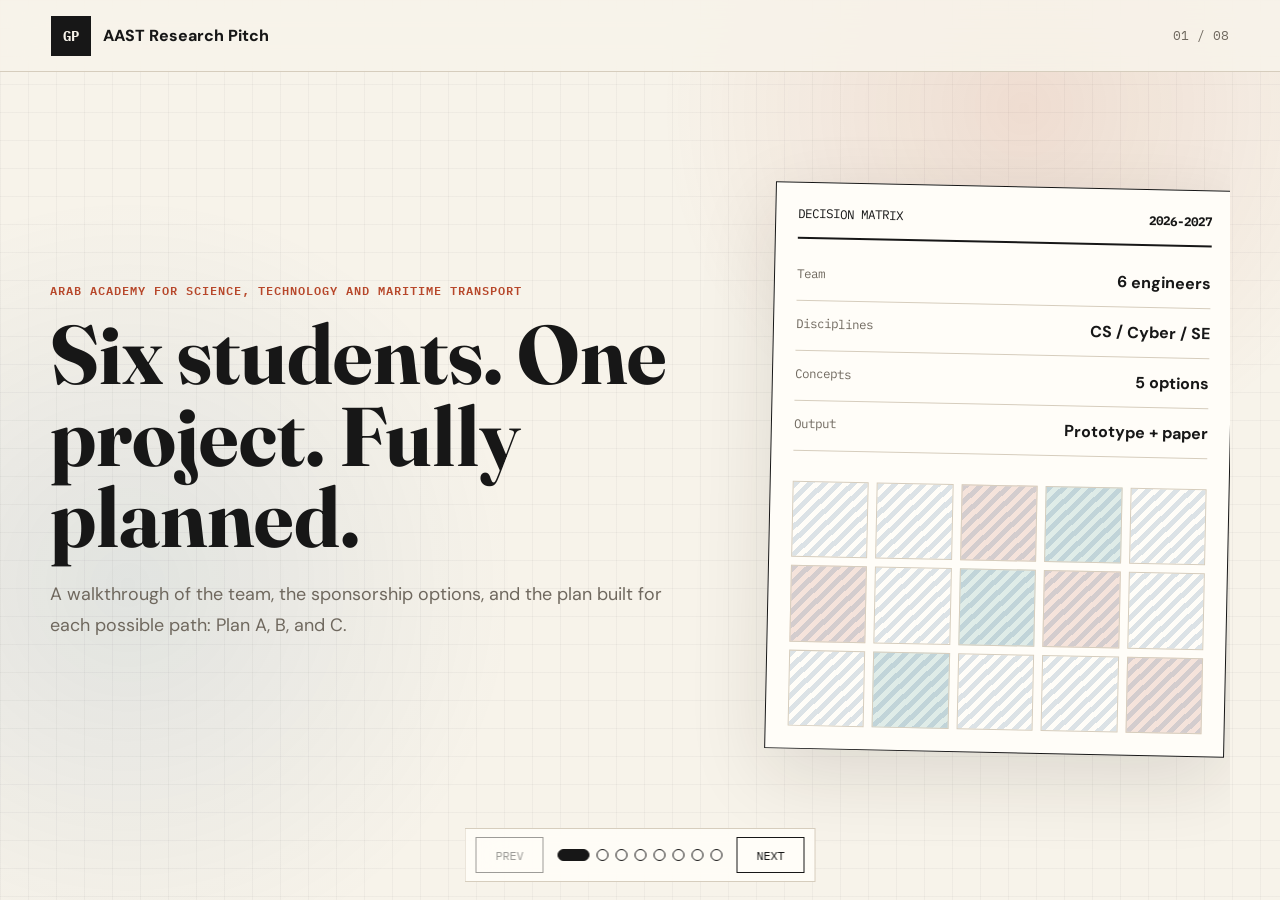
==== index.html @ fc983291 "Refine timeline slide flow" ====
<!DOCTYPE html>
<html lang="en">
<head>
  <meta charset="UTF-8" />
  <meta name="viewport" content="width=device-width, initial-scale=1.0" />
  <meta name="description" content="AAST Graduation Project 2026 slide deck - six engineers, three execution paths, and a research-ready pitch." />
  <meta property="og:title" content="AAST GP 2026 - Slide Deck" />
  <meta property="og:description" content="A graduation project pitch by six AAST engineers." />
  <meta property="og:type" content="website" />
  <meta name="twitter:card" content="summary_large_image" />
  <title>AAST GP 2026 - Slide Deck</title>
  <link rel="preconnect" href="https://fonts.googleapis.com" />
  <link rel="preconnect" href="https://fonts.gstatic.com" crossorigin />
  <link href="https://fonts.googleapis.com/css2?family=DM+Sans:wght@400;500;700;800&family=Fraunces:opsz,wght@9..144,700;9..144,800&family=IBM+Plex+Mono:wght@400;500;600&display=swap" rel="stylesheet" />
  <link rel="stylesheet" href="style.css" />
</head>
<body class="deck-body">
  <a class="skip-link" href="#slide-title-0">Skip to slide content</a>
  <header class="site-header deck-header">
    <a class="brand" href="index.html" aria-label="AAST GP 2026 slide deck">
      <span class="brand-mark">GP</span>
      <span>AAST Research Pitch</span>
    </a>
    <div class="deck-counter" aria-live="polite"><span id="slide-current">01</span> / <span id="slide-total">08</span></div>
  </header>

  <main class="deck" id="deck" aria-live="polite">
    <section class="slide active" data-title="Opening">
      <div class="slide-copy">
        <p class="kicker">Arab Academy for Science, Technology and Maritime Transport</p>
        <h1 id="slide-title-0">Six students. One project. Fully planned.</h1>
        <p class="hero-lede">A walkthrough of the team, the sponsorship options, and the plan built for each possible path: Plan A, B, and C.</p>
      </div>
      <div class="decision-board" aria-label="Pitch summary">
        <div class="board-top">
          <span>Decision Matrix</span>
          <strong>2026-2027</strong>
        </div>
        <div class="matrix-lines">
          <div><span>Team</span><strong>6 engineers</strong></div>
          <div><span>Disciplines</span><strong>CS / Cyber / SE</strong></div>
          <div><span>Concepts</span><strong>5 options</strong></div>
          <div><span>Output</span><strong>Prototype + paper</strong></div>
        </div>
        <div class="signal-grid" aria-hidden="true">
          <span></span><span></span><span></span><span></span><span></span>
          <span></span><span></span><span></span><span></span><span></span>
          <span></span><span></span><span></span><span></span><span></span>
        </div>
      </div>
    </section>

    <section class="slide" data-title="Team">
      <div class="slide-copy wide">
        <p class="kicker">01 - The Team</p>
        <h2>Who’s building this.</h2>
        <p class="hero-lede">Three disciplines, one team, enough range to cover engineering, security, and process.</p>
      </div>
      <div class="people-grid deck-people deck-people-minimal">
        <article class="person-card minimal"><div class="member-mark mark-blue">AA</div><div><p class="member-name">Abdullah Ashraf</p><span class="member-major badge-cs">Computer Science</span><div class="link-row"><a href="https://github.com/0Abdullah0Ashraf0" target="_blank" rel="noopener noreferrer">GitHub</a><a href="https://www.linkedin.com/in/abdullah-ashraf-767b112ba/" target="_blank" rel="noopener noreferrer">LinkedIn</a></div></div></article>
        <article class="person-card minimal"><div class="member-mark mark-red">AE</div><div><p class="member-name">Ahmed Ehab</p><span class="member-major badge-cyber">Cybersecurity</span><div class="link-row"><a href="https://github.com/Ahmed0Ehab2405" target="_blank" rel="noopener noreferrer">GitHub</a><a href="https://www.linkedin.com/in/ahmedehab2405/" target="_blank" rel="noopener noreferrer">LinkedIn</a></div></div></article>
        <article class="person-card minimal"><div class="member-mark mark-blue">AM</div><div><p class="member-name">Ahmed Morsy</p><span class="member-major badge-cs">Computer Science</span><div class="link-row"><a href="https://github.com/AHMED-MORSI28" target="_blank" rel="noopener noreferrer">GitHub</a><a href="https://www.linkedin.com/in/ahmedmorsi0/" target="_blank" rel="noopener noreferrer">LinkedIn</a></div></div></article>
        <article class="person-card minimal"><div class="member-mark mark-violet">MS</div><div><p class="member-name">Mahmoud Samer</p><span class="member-major badge-se">Software Engineering</span><div class="link-row"><a href="https://github.com/MahmoudSamerAli" target="_blank" rel="noopener noreferrer">GitHub</a><a href="https://www.linkedin.com/in/mahmoud-samer/" target="_blank" rel="noopener noreferrer">LinkedIn</a></div></div></article>
        <article class="person-card minimal"><div class="member-mark mark-red">MH</div><div><p class="member-name">Mark Hany</p><span class="member-major badge-cyber">Cybersecurity</span><div class="link-row"><a href="https://www.linkedin.com/in/mark-h-morris-03238133b/" target="_blank" rel="noopener noreferrer">LinkedIn</a></div></div></article>
        <article class="person-card minimal"><div class="member-mark mark-teal">OH</div><div><p class="member-name">Omar Hossam</p><span class="member-major badge-cs">Computer Science</span><div class="link-row"><a href="https://github.com/4awmy" target="_blank" rel="noopener noreferrer">GitHub</a><a href="https://www.linkedin.com/in/omar-hossam-4awmy/" target="_blank" rel="noopener noreferrer">LinkedIn</a></div></div></article>
      </div>
    </section>

    <section class="slide" data-title="Sponsorship">
      <div class="slide-copy wide">
        <p class="kicker">02 - Sponsorship Landscape</p>
        <h2>Who could fund this.</h2>
        <p class="hero-lede">One path hands us the idea. The rest ask us to bring our own.</p>
      </div>
      <div class="table-wrap deck-grid sponsor-table">
        <div class="trow head">
          <div class="tcell">Company</div>
          <div class="tcell">What they give</div>
          <div class="tcell">What we need</div>
        </div>
        <div class="trow highlight">
          <div class="tcell"><span class="co-name">Siemens</span><span class="badge badge-select">Selection</span></div>
          <div class="tcell">Full project idea + technical support</div>
          <div class="tcell">Pass the team interview</div>
        </div>
        <div class="trow">
          <div class="tcell"><span class="co-name">Ejada</span><span class="badge badge-open">Open</span></div>
          <div class="tcell">Sponsorship</div>
          <div class="tcell">Bring our own idea</div>
        </div>
        <div class="trow">
          <div class="tcell"><span class="co-name">RAYA Tech</span><span class="badge badge-open">Open</span></div>
          <div class="tcell">Sponsorship</div>
          <div class="tcell">Bring our own idea</div>
        </div>
        <div class="trow">
          <div class="tcell"><span class="co-name">Microsoft</span><span class="badge badge-open">Open</span></div>
          <div class="tcell">Sponsorship</div>
          <div class="tcell">Bring our own idea</div>
        </div>
        <div class="trow">
          <div class="tcell"><span class="co-name">Synapse</span><span class="badge badge-open">Possible</span></div>
          <div class="tcell">Sponsorship</div>
          <div class="tcell">Bring our own idea</div>
        </div>
      </div>
    </section>

    <section class="slide" id="plans" data-title="Plan">
      <div class="slide-copy wide">
        <p class="kicker">03 - Our Plan</p>
        <h2>Three paths, one outcome.</h2>
        <p class="hero-lede">We're not betting everything on one company saying yes.</p>
      </div>
      <div class="plan-grid deck-grid">
        <article class="plan-card selected"><span>Plan A</span><h3>Siemens track</h3><p>Pass the Siemens interviews as a team. If accepted, we get the project idea and full technical support.</p></article>
        <article class="plan-card"><span>Plan B</span><h3>Own idea + sponsor</h3><p>We brainstorm an original idea and pitch it for sponsorship from Ejada, RAYA Tech, Microsoft, or Synapse.</p></article>
        <article class="plan-card"><span>Plan C</span><h3>Independent build</h3><p>If no sponsorship comes through, we execute our own idea independently.</p></article>
      </div>
      <div class="constant-note">Constant: a working prototype and research paper on the project.</div>
    </section>

    <section class="slide" data-title="Constant">
      <div class="slide-copy wide">
        <p class="kicker">04 - What Doesn’t Change</p>
        <h2>One constant across every path.</h2>
      </div>
      <div class="constant-layout deck-grid">
        <div class="pipeline">
          <div class="pipe-node"><div class="pipe-tag">Plan A</div><div class="pipe-title">Siemens</div><div class="pipe-desc">Idea + full support</div></div>
          <div class="pipe-node"><div class="pipe-tag">Plan B</div><div class="pipe-title">Own idea</div><div class="pipe-desc">Sponsor from Ejada / RAYA / Microsoft / Synapse</div></div>
          <div class="pipe-node"><div class="pipe-tag">Plan C</div><div class="pipe-title">Independent</div><div class="pipe-desc">Self-driven execution</div></div>
        </div>
        <div class="const-box">
          <div class="const-label">Constant</div>
          <div class="const-text">A full research paper on the project, regardless of which plan we end up on.</div>
        </div>
      </div>
    </section>

    <section class="slide" data-title="Timeline">
      <div class="slide-copy wide">
        <p class="kicker">05 - Timeline</p>
        <h2>Where each milestone lands.</h2>
      </div>
      <div class="timeline-flow deck-grid">
        <div class="timeline-card"><span>01</span><h3>Siemens interview</h3><p>Selection gate.</p></div>
        <div class="timeline-card"><span>02</span><h3>Decision checkpoint</h3><p>Pick the next track.</p></div>
        <div class="timeline-card"><span>03</span><h3>Own idea lock</h3><p>Freeze the concept we can pitch.</p></div>
        <div class="timeline-card"><span>04</span><h3>Sponsor outreach</h3><p>Target Ejada, RAYA Tech, Microsoft, Synapse.</p></div>
        <div class="timeline-card"><span>05</span><h3>Research build</h3><p>Paper, prototype, and execution start together.</p></div>
      </div>
      <div class="timeline-foot">If Siemens does not select us, the path moves cleanly into Plan B with no reset of the project structure.</div>
    </section>

    <section class="slide final-slide" data-title="Next Step">
      <div class="slide-copy wide">
        <p class="kicker">06 - Next Steps</p>
        <h2>Where this stands.</h2>
        <div class="ask-grid deck-grid">
          <div class="ask-item">
            <h3>Supervision</h3>
            <p>Academic supervision covers the technical direction and the research paper across all plans.</p>
          </div>
          <div class="ask-item">
            <h3>Decision window</h3>
            <p class="placeholder">[Date] - Plan B moves forward if Siemens doesn't come through.</p>
          </div>
          <div class="ask-item">
            <h3>Direction flexibility</h3>
            <p>The exact project may shift depending on which plan we land on - the plan itself doesn't.</p>
          </div>
          <div class="ask-item">
            <h3>Contact</h3>
            <p class="placeholder">[Team email / phone]</p>
          </div>
        </div>
        <div class="divider"></div>
        <p class="hero-lede">Happy to answer any questions.</p>
      </div>
    </section>

    <section class="slide ideas-slide" data-title="Ideas">
      <div class="slide-copy wide">
        <p class="kicker">07 - Project Ideas</p>
        <h2>Five concepts. Any one is buildable.</h2>
        <p class="hero-lede">These are the five directions we can take without changing the structure of the project.</p>
      </div>
      <div class="ideas-list deck-ideas">
        <a class="idea-row" href="idea-1.html">
          <div>
            <span>Enterprise AI</span>
            <h3>Local AI Agent for SMBs</h3>
            <p>Private on-premise assistant for small businesses that need automation without sending data off-site.</p>
          </div>
          <div class="idea-row-meta">Open brief</div>
        </a>
        <a class="idea-row warm" href="idea-2.html">
          <div>
            <span>Accessibility Hardware</span>
            <h3>Sign Language Glove</h3>
            <p>Sensor-based glove translating sign gestures into text and speech in real time.</p>
          </div>
          <div class="idea-row-meta">Open brief</div>
        </a>
        <a class="idea-row blue" href="idea-3.html">
          <div>
            <span>Education RAG</span>
            <h3>University RAG Chatbot</h3>
            <p>Campus knowledge assistant grounded in policies, catalogs, and academic documents.</p>
          </div>
          <div class="idea-row-meta">Open brief</div>
        </a>
        <a class="idea-row green" href="idea-4.html">
          <div>
            <span>Medical Vision</span>
            <h3>AI Immune System</h3>
            <p>Computer vision assistant for anomaly detection in blood cell imagery.</p>
          </div>
          <div class="idea-row-meta">Open brief</div>
        </a>
        <a class="idea-row violet" href="idea-5.html">
          <div>
            <span>EdTech Platform</span>
            <h3>StudyX</h3>
            <p>Student study workspace that turns notes, PDFs, and recordings into practice material.</p>
          </div>
          <div class="idea-row-meta">Open brief</div>
        </a>
      </div>
    </section>
  </main>

  <nav class="deck-controls" aria-label="Slide controls">
    <button class="deck-button" id="prev-slide" type="button" aria-label="Previous slide">Prev</button>
    <div class="dot-nav" id="dot-nav" aria-label="Slide list"></div>
    <button class="deck-button" id="next-slide" type="button" aria-label="Next slide">Next</button>
  </nav>

  <script src="script.js"></script>
</body>
</html>
---- style.css ----
:root {
  --paper: #f7f3ea;
  --paper-2: #ebe5d8;
  --ink: #171717;
  --muted: #6f685e;
  --line: #d6cdbd;
  --blue: #235789;
  --teal: #0c7c7c;
  --red: #b7472a;
  --green: #4f7d45;
  --violet: #5d4c86;
  --cyan: #0f8f87;
  --coral: #c55339;
  --paper-dim: #82796c;
  --white: #fffdf8;
  --shadow: 0 24px 80px rgba(32, 25, 15, 0.12);
  --display: "Fraunces", Georgia, serif;
  --body: "DM Sans", Arial, sans-serif;
  --mono: "IBM Plex Mono", monospace;
}

* { box-sizing: border-box; }
html { scroll-behavior: smooth; }
body {
  margin: 0;
  font-family: var(--body);
  background:
    linear-gradient(rgba(23, 23, 23, 0.035) 1px, transparent 1px),
    linear-gradient(90deg, rgba(23, 23, 23, 0.035) 1px, transparent 1px),
    var(--paper);
  background-size: 28px 28px;
  color: var(--ink);
}
body.deck-body {
  height: 100vh;
  overflow: hidden;
}
body.deck-body::-webkit-scrollbar {
  width: 0;
}
body::before {
  content: "";
  position: fixed;
  inset: 0;
  pointer-events: none;
  background: radial-gradient(circle at 80% 12%, rgba(183, 71, 42, 0.13), transparent 28%),
              radial-gradient(circle at 10% 65%, rgba(35, 87, 137, 0.10), transparent 30%);
  z-index: -1;
}
a { color: inherit; }
img { display: block; max-width: 100%; }
.skip-link {
  position: absolute;
  left: 16px;
  top: -80px;
  background: var(--ink);
  color: var(--white);
  padding: 10px 14px;
  z-index: 20;
}
.skip-link:focus { top: 16px; }
.site-header {
  position: sticky;
  top: 0;
  z-index: 10;
  display: flex;
  align-items: center;
  gap: 24px;
  min-height: 72px;
  padding: 14px clamp(18px, 4vw, 56px);
  border-bottom: 1px solid var(--line);
  background: rgba(247, 243, 234, 0.88);
  backdrop-filter: blur(18px);
}
.deck-header {
  position: fixed;
  inset: 0 0 auto;
}
.brand {
  display: inline-flex;
  align-items: center;
  gap: 12px;
  text-decoration: none;
  font-weight: 800;
}
.brand-mark {
  display: grid;
  place-items: center;
  width: 40px;
  height: 40px;
  background: var(--ink);
  color: var(--paper);
  font-family: var(--mono);
  font-size: 0.85rem;
}
.site-nav {
  margin-left: auto;
  display: flex;
  gap: 22px;
  font-family: var(--mono);
  font-size: 0.78rem;
  text-transform: uppercase;
}
.site-nav a,
.footer-links a,
.link-row a {
  text-decoration: none;
  border-bottom: 1px solid transparent;
}
.site-nav a:hover,
.footer-links a:hover,
.link-row a:hover { border-color: currentColor; }
.menu-button { display: none; }
.deck-counter {
  margin-left: auto;
  font-family: var(--mono);
  font-size: 0.82rem;
  color: var(--muted);
}
.hero,
.section,
.site-footer {
  width: min(1180px, calc(100% - 36px));
  margin: 0 auto;
}
.hero {
  min-height: calc(100vh - 72px);
  display: grid;
  grid-template-columns: minmax(0, 1.1fr) minmax(320px, 0.7fr);
  gap: clamp(32px, 7vw, 92px);
  align-items: center;
  padding: clamp(32px, 5vw, 72px) 0;
}
.kicker {
  margin: 0 0 14px;
  font-family: var(--mono);
  color: var(--red);
  font-size: 0.78rem;
  font-weight: 600;
  letter-spacing: 0.08em;
  text-transform: uppercase;
}
h1,
h2,
h3,
p { margin-top: 0; }
h1,
h2 {
  font-family: var(--display);
  line-height: 0.98;
  letter-spacing: 0;
}
h1 {
  max-width: 850px;
  margin-bottom: 20px;
  font-size: clamp(2.8rem, 6.5vw, 6rem);
}
h2 {
  max-width: 760px;
  margin-bottom: 0;
  font-size: clamp(2rem, 4vw, 3.8rem);
}
h3 {
  margin-bottom: 8px;
  font-size: 1.05rem;
}
.hero-lede,
.section-head p:not(.kicker),
.detail-lede {
  color: var(--muted);
  font-size: clamp(1rem, 1.4vw, 1.18rem);
  line-height: 1.75;
}
.button-row {
  display: flex;
  flex-wrap: wrap;
  gap: 12px;
  margin-top: 32px;
}
.button {
  display: inline-flex;
  align-items: center;
  justify-content: center;
  min-height: 48px;
  padding: 0 20px;
  border: 1px solid var(--ink);
  text-decoration: none;
  font-weight: 800;
}
.button.primary {
  background: var(--ink);
  color: var(--paper);
}
.button.secondary { background: var(--white); }
.decision-board {
  padding: 22px;
  background: var(--white);
  border: 1px solid var(--ink);
  box-shadow: var(--shadow);
  transform: rotate(1.2deg);
}
.board-top,
.matrix-lines div {
  display: flex;
  justify-content: space-between;
  gap: 18px;
}
.board-top {
  padding-bottom: 16px;
  border-bottom: 2px solid var(--ink);
  font-family: var(--mono);
  text-transform: uppercase;
  font-size: 0.78rem;
}
.matrix-lines { padding: 12px 0; }
.matrix-lines div {
  padding: 14px 0;
  border-bottom: 1px solid var(--line);
}
.matrix-lines span {
  color: var(--muted);
  font-family: var(--mono);
  font-size: 0.78rem;
}
.signal-grid {
  display: grid;
  grid-template-columns: repeat(5, 1fr);
  gap: 8px;
  margin-top: 18px;
}
.signal-grid span {
  aspect-ratio: 1;
  border: 1px solid var(--line);
  background: repeating-linear-gradient(135deg, rgba(35, 87, 137, 0.16), rgba(35, 87, 137, 0.16) 5px, transparent 5px, transparent 10px);
}
.signal-grid span:nth-child(3n) { background-color: rgba(183, 71, 42, 0.14); }
.signal-grid span:nth-child(4n) { background-color: rgba(12, 124, 124, 0.13); }
.section {
  padding: clamp(58px, 9vw, 120px) 0;
  border-top: 1px solid var(--line);
}
.section.compact { padding-top: 0; }
.section-head {
  display: flex;
  justify-content: space-between;
  gap: 28px;
  align-items: end;
  margin-bottom: 36px;
}
.brief-grid,
.plan-grid,
.idea-grid,
.two-col-list {
  display: grid;
  gap: 18px;
}
.brief-grid,
.plan-grid { grid-template-columns: repeat(3, 1fr); }
.brief-grid article,
.plan-card,
.idea-card,
.two-col-list article {
  background: rgba(255, 253, 248, 0.78);
  border: 1px solid var(--line);
  padding: 24px;
}
.brief-grid span,
.plan-card span,
.idea-card span {
  display: block;
  margin-bottom: 18px;
  color: var(--blue);
  font-family: var(--mono);
  font-size: 0.78rem;
  font-weight: 600;
  text-transform: uppercase;
}
.brief-grid p,
.plan-card p,
.idea-card p,
.two-col-list p,
.person-card span,
.portrait-card p {
  color: var(--muted);
  line-height: 1.65;
}
.people-grid {
  display: grid;
  grid-template-columns: repeat(3, 1fr);
  gap: 18px;
}
.person-card {
  display: grid;
  grid-template-columns: 82px 1fr;
  gap: 18px;
  align-items: start;
  padding: 18px;
  background: var(--white);
  border: 1px solid var(--line);
}
.person-card.minimal {
  grid-template-columns: 54px 1fr;
  align-items: center;
  min-height: 126px;
}
.person-card.featured { border-color: var(--red); }
.person-card img {
  width: 82px;
  height: 82px;
  object-fit: cover;
  border: 1px solid var(--ink);
}
.person-card.minimal img { display: none; }
.member-mark {
  width: 54px;
  height: 54px;
  display: grid;
  place-items: center;
  border-radius: 50%;
  color: var(--paper);
  font-family: var(--mono);
  font-size: 0.8rem;
  font-weight: 700;
  letter-spacing: 0.06em;
}
.mark-blue { background: var(--blue); }
.mark-red { background: var(--red); }
.mark-teal { background: var(--teal); }
.mark-violet { background: var(--violet); }
.member-major {
  display: inline-flex;
  margin-bottom: 10px;
  padding: 4px 8px;
  border-radius: 999px;
  font-family: var(--mono);
  font-size: 0.68rem;
  font-weight: 600;
  letter-spacing: 0.06em;
  text-transform: uppercase;
}
.person-card .member-name {
  margin: 0 0 10px;
  font-family: var(--display);
  font-size: 1.02rem;
  font-weight: 700;
  color: var(--ink);
}
.person-card p {
  margin-bottom: 6px;
  color: var(--red);
  font-family: var(--mono);
  font-size: 0.76rem;
  text-transform: uppercase;
}
.link-row {
  display: flex;
  flex-wrap: wrap;
  gap: 12px;
  margin-top: 12px;
  font-family: var(--mono);
  font-size: 0.78rem;
}
.split {
  display: grid;
  grid-template-columns: 360px 1fr;
  gap: clamp(28px, 6vw, 72px);
  align-items: start;
}
.portrait-card {
  background: var(--ink);
  color: var(--paper);
  padding: 14px;
}
.portrait-card img {
  width: 100%;
  aspect-ratio: 1;
  object-fit: cover;
  filter: grayscale(0.2);
}
.portrait-card div { padding: 18px 4px 4px; }
.portrait-card p { color: #c8bfae; }
.portrait-card a { color: var(--paper); }
.two-col-list { grid-template-columns: 1fr 1fr; margin-top: 34px; }
.plan-card.selected {
  background: var(--ink);
  color: var(--paper);
}
.plan-card.selected p { color: #d7d0c2; }
.constant-note {
  margin-top: 18px;
  padding: 18px 22px;
  background: var(--blue);
  color: var(--white);
  font-weight: 800;
}
.table-wrap {
  margin-top: 2.2rem;
  max-width: 940px;
  border: 1px solid var(--line);
}
.trow {
  display: grid;
  grid-template-columns: 1.1fr 1.4fr 1.4fr;
  border-top: 1px solid var(--line);
}
.trow:first-child {
  border-top: none;
}
.trow.head .tcell {
  font-family: var(--mono);
  font-size: 0.7rem;
  letter-spacing: 0.1em;
  text-transform: uppercase;
  color: var(--paper-dim);
}
.trow.highlight {
  background: rgba(35, 87, 137, 0.06);
}
.tcell {
  padding: 1rem 1.3rem;
  font-size: 0.92rem;
  display: flex;
  align-items: center;
}
.co-name {
  font-family: var(--display);
  font-weight: 600;
  font-size: 1.02rem;
}
.badge {
  font-family: var(--mono);
  font-size: 0.65rem;
  letter-spacing: 0.06em;
  padding: 0.15rem 0.5rem;
  border-radius: 3px;
  margin-left: 0.6rem;
  text-transform: uppercase;
}
.badge-select {
  color: var(--coral);
  border: 1px solid rgba(255, 107, 91, 0.4);
}
.badge-open {
  color: var(--cyan);
  border: 1px solid rgba(69, 224, 214, 0.35);
}
.constant-layout {
  display: grid;
  gap: 18px;
  align-items: start;
}
.constant-layout .pipeline {
  margin-top: 0;
  max-width: none;
}
.const-box {
  border: 1px solid rgba(255, 107, 91, 0.35);
  background: rgba(255, 107, 91, 0.05);
  padding: 1.6rem 1.8rem;
  max-width: 760px;
}
.const-label {
  font-family: var(--mono);
  font-size: 0.7rem;
  letter-spacing: 0.1em;
  color: var(--coral);
  text-transform: uppercase;
  margin-bottom: 0.5rem;
}
.const-text {
  font-family: var(--display);
  font-weight: 600;
  font-size: 1.15rem;
  line-height: 1.4;
}
.pipeline {
  display: flex;
  gap: 0;
  max-width: 900px;
}
.pipe-node {
  flex: 1;
  position: relative;
  padding: 1.3rem 1.4rem 1.3rem 0;
  border-top: 2px solid var(--line);
}
.pipe-node:first-child {
  border-top-color: var(--cyan);
}
.pipe-node::before {
  content: "";
  position: absolute;
  top: -6px;
  left: 0;
  width: 11px;
  height: 11px;
  border-radius: 50%;
  background: var(--ink);
  border: 2px solid var(--line);
}
.pipe-node:first-child::before {
  border-color: var(--cyan);
  background: var(--cyan);
}
.pipe-tag {
  font-family: var(--mono);
  font-size: 0.72rem;
  letter-spacing: 0.1em;
  color: var(--paper-dim);
  text-transform: uppercase;
}
.pipe-title {
  font-family: var(--display);
  font-weight: 600;
  font-size: 1.15rem;
  margin: 0.35rem 0 0.4rem;
}
.pipe-desc {
  font-size: 0.88rem;
  color: var(--paper-dim);
  line-height: 1.5;
}
.timeline-flow {
  display: grid;
  grid-template-columns: repeat(5, 1fr);
  gap: 14px;
  margin-top: 2.4rem;
  max-width: 1000px;
}
.timeline-card {
  position: relative;
  padding: 1.3rem 1.1rem 1.1rem;
  background: rgba(255, 253, 248, 0.72);
  border: 1px solid var(--line);
  min-height: 132px;
}
.timeline-card::after {
  content: "";
  position: absolute;
  top: 50%;
  right: -14px;
  width: 14px;
  height: 1px;
  background: var(--line);
}
.timeline-card:last-child::after { display: none; }
.timeline-card span {
  display: inline-flex;
  align-items: center;
  justify-content: center;
  width: 34px;
  height: 34px;
  border-radius: 999px;
  background: rgba(69, 224, 214, 0.12);
  color: var(--cyan);
  font-family: var(--mono);
  font-size: 0.72rem;
  margin-bottom: 1rem;
}
.timeline-card h3 { font-size: 1rem; line-height: 1.35; margin-bottom: 0.45rem; }
.timeline-card p {
  margin: 0;
  font-size: 0.84rem;
  color: var(--paper-dim);
  line-height: 1.5;
}
.timeline-foot {
  margin-top: 1rem;
  max-width: 760px;
  padding: 1rem 1.2rem;
  border-left: 2px solid var(--coral);
  color: var(--muted);
  background: rgba(197, 83, 57, 0.05);
}
.idea-grid {
  grid-template-columns: repeat(6, 1fr);
}
.ideas-list {
  display: grid;
  grid-template-columns: 1fr;
  gap: 12px;
}
.idea-row {
  display: grid;
  grid-template-columns: minmax(0, 1fr) auto;
  gap: 24px;
  align-items: center;
  text-decoration: none;
  border: 1px solid var(--line);
  background: rgba(255, 253, 248, 0.9);
  padding: 18px 20px;
  transition: transform 180ms ease, box-shadow 180ms ease, border-color 180ms ease;
}
.idea-row:hover {
  transform: translateY(-3px);
  box-shadow: var(--shadow);
  border-color: var(--ink);
}
.idea-row span {
  display: inline-block;
  margin-bottom: 10px;
  color: var(--blue);
  font-family: var(--mono);
  font-size: 0.78rem;
  font-weight: 600;
  text-transform: uppercase;
}
.idea-row h3 {
  margin-bottom: 8px;
  font-size: 1.1rem;
}
.idea-row p {
  max-width: 72ch;
  color: var(--muted);
  line-height: 1.65;
}
.idea-row-meta {
  justify-self: end;
  font-family: var(--mono);
  font-size: 0.74rem;
  text-transform: uppercase;
  letter-spacing: 0.08em;
  color: var(--red);
}
.idea-card {
  grid-column: span 2;
  min-height: 230px;
  display: flex;
  flex-direction: column;
  justify-content: space-between;
  text-decoration: none;
  transition: transform 180ms ease, box-shadow 180ms ease;
}
.idea-card:hover {
  transform: translateY(-5px);
  box-shadow: var(--shadow);
}
.idea-card:nth-child(4),
.idea-card:nth-child(5) { grid-column: span 3; }
.idea-card::after {
  content: "Open brief";
  margin-top: 20px;
  font-family: var(--mono);
  font-size: 0.78rem;
  color: var(--red);
}
.idea-card.warm span { color: var(--red); }
.idea-card.blue span { color: var(--blue); }
.idea-card.green span { color: var(--green); }
.idea-card.violet span { color: var(--violet); }
.site-footer {
  display: grid;
  grid-template-columns: 1fr auto;
  gap: 24px;
  align-items: end;
  padding: 56px 0;
  border-top: 2px solid var(--ink);
}
.footer-links {
  display: flex;
  flex-direction: column;
  gap: 10px;
  font-family: var(--mono);
}
.detail-hero {
  display: grid;
  grid-template-columns: minmax(0, 0.9fr) minmax(320px, 0.75fr);
  gap: clamp(28px, 6vw, 70px);
  align-items: center;
  padding: clamp(48px, 7vw, 90px) 0;
}
.back-link {
  display: inline-flex;
  margin-bottom: 26px;
  font-family: var(--mono);
  font-size: 0.8rem;
  text-decoration: none;
  color: var(--red);
}
.visual-panel {
  min-height: 420px;
  padding: 24px;
  border: 1px solid var(--ink);
  background: var(--white);
  box-shadow: var(--shadow);
}
.visual-panel .screen {
  height: 100%;
  min-height: 370px;
  border: 1px solid var(--line);
  background:
    linear-gradient(90deg, transparent 24px, rgba(23, 23, 23, 0.05) 25px),
    linear-gradient(transparent 24px, rgba(23, 23, 23, 0.05) 25px),
    #fbfaf5;
  background-size: 25px 25px;
  position: relative;
  overflow: hidden;
}
.node,
.chip,
.trace {
  position: absolute;
  border: 1px solid var(--ink);
  background: var(--paper);
}
.node {
  width: 88px;
  height: 88px;
  display: grid;
  place-items: center;
  font-family: var(--mono);
  font-weight: 600;
}
.chip {
  padding: 10px 12px;
  font-family: var(--mono);
  font-size: 0.72rem;
}
.trace {
  height: 2px;
  background: var(--red);
  border: 0;
  transform-origin: left center;
}
.detail-grid {
  display: grid;
  grid-template-columns: repeat(2, 1fr);
  gap: 18px;
}
.detail-card {
  background: var(--white);
  border: 1px solid var(--line);
  padding: 24px;
}
.detail-card p,
.detail-card li {
  color: var(--muted);
  line-height: 1.7;
}
.detail-card ul {
  margin: 0;
  padding-left: 18px;
}
.tag-row {
  display: flex;
  flex-wrap: wrap;
  gap: 8px;
  margin-top: 24px;
}
.tag-row span {
  border: 1px solid var(--line);
  background: var(--white);
  padding: 8px 10px;
  font-family: var(--mono);
  font-size: 0.75rem;
}
.span-2 { grid-column: 1 / -1; }
.page-end {
  padding-bottom: clamp(58px, 9vw, 120px);
}
.deck {
  position: relative;
  height: 100vh;
  padding-top: 72px;
  overflow: hidden;
}
.slide {
  position: absolute;
  inset: 72px 0 0;
  width: min(1180px, calc(100% - 36px));
  height: calc(100vh - 72px);
  margin: 0 auto;
  display: grid;
  grid-template-columns: minmax(0, 1.05fr) minmax(320px, 0.75fr);
  gap: clamp(28px, 6vw, 76px);
  align-items: center;
  padding: clamp(20px, 4vw, 52px) 0 84px;
  opacity: 0;
  pointer-events: none;
  transform: translateY(18px);
  transition: opacity 260ms ease, transform 260ms ease;
  overflow-y: auto;
  scrollbar-width: thin;
  scrollbar-color: var(--blue) transparent;
}
.slide::-webkit-scrollbar {
  width: 8px;
}
.slide::-webkit-scrollbar-thumb {
  background: rgba(35, 87, 137, 0.45);
  border-radius: 999px;
}
.slide::-webkit-scrollbar-track {
  background: transparent;
}
.ideas-slide {
  grid-template-columns: 1fr;
  align-content: start;
}
.slide.active {
  opacity: 1;
  pointer-events: auto;
  transform: translateY(0);
}
.slide-copy.wide {
  grid-column: 1 / -1;
  align-self: end;
}
.slide .deck-grid,
.slide .deck-people,
.slide .deck-ideas,
.slide .constant-note {
  grid-column: 1 / -1;
}
.ideas-slide .deck-ideas {
  align-self: start;
}
.split-slide {
  grid-template-columns: 340px 1fr;
}
.final-slide {
  grid-template-columns: 1fr;
  align-content: center;
}
.deck-two {
  margin-top: 28px;
}
.deck-people .person-card {
  min-height: 150px;
}
.deck-people-minimal .person-card {
  min-height: 96px;
  padding: 16px 18px;
  position: relative;
  overflow: hidden;
}
.deck-people-minimal .person-card::before {
  content: "";
  position: absolute;
  left: 0;
  top: 0;
  width: 100%;
  height: 4px;
  background: var(--blue);
}
.deck-people-minimal .person-card:nth-child(3n + 2)::before {
  background: var(--red);
}
.deck-people-minimal .person-card:nth-child(3n)::before {
  background: var(--green);
}
.deck-ideas .idea-card {
  min-height: 190px;
}
.ideas-slide .idea-card {
  min-height: 180px;
}
.ideas-slide .ideas-list {
  margin-top: 8px;
}
.ideas-slide .ideas-list .idea-row:nth-child(1) .idea-row-meta,
.ideas-slide .ideas-list .idea-row:nth-child(1) span {
  color: var(--blue);
}
.ideas-slide .ideas-list .idea-row:nth-child(2) .idea-row-meta,
.ideas-slide .ideas-list .idea-row:nth-child(2) span {
  color: var(--red);
}
.ideas-slide .ideas-list .idea-row:nth-child(3) .idea-row-meta,
.ideas-slide .ideas-list .idea-row:nth-child(3) span {
  color: var(--blue);
}
.ideas-slide .ideas-list .idea-row:nth-child(4) .idea-row-meta,
.ideas-slide .ideas-list .idea-row:nth-child(4) span {
  color: var(--green);
}
.ideas-slide .ideas-list .idea-row:nth-child(5) .idea-row-meta,
.ideas-slide .ideas-list .idea-row:nth-child(5) span {
  color: var(--violet);
}
.deck-controls {
  position: fixed;
  left: 50%;
  bottom: 18px;
  z-index: 12;
  display: flex;
  align-items: center;
  gap: 14px;
  transform: translateX(-50%);
  padding: 8px 10px;
  background: rgba(255, 253, 248, 0.88);
  border: 1px solid var(--line);
  backdrop-filter: blur(18px);
}
.deck-button,
.dot {
  border: 1px solid var(--ink);
  background: var(--white);
  color: var(--ink);
  cursor: pointer;
  font-family: var(--mono);
}
.deck-button {
  min-width: 68px;
  height: 36px;
  text-transform: uppercase;
  font-size: 0.72rem;
}
.deck-button:disabled {
  cursor: not-allowed;
  opacity: 0.42;
}
.dot-nav {
  display: flex;
  align-items: center;
  gap: 7px;
}
.dot {
  width: 12px;
  height: 12px;
  padding: 0;
  border-radius: 50%;
}
.dot.active {
  width: 32px;
  border-radius: 999px;
  background: var(--ink);
}
.deck-button:focus-visible,
.dot:focus-visible,
.button:focus-visible,
a:focus-visible {
  outline: 3px solid var(--red);
  outline-offset: 3px;
}
@media (prefers-reduced-motion: reduce) {
  *, *::before, *::after {
    scroll-behavior: auto !important;
    transition: none !important;
  }
}
@media (max-width: 900px) {
  .menu-button {
    display: inline-flex;
    margin-left: auto;
    border: 1px solid var(--ink);
    background: var(--white);
    padding: 10px 12px;
    font-family: var(--mono);
    text-transform: uppercase;
  }
  body.deck-body {
    min-height: 100vh;
    overflow: hidden;
  }
  .site-nav {
    position: absolute;
    left: 18px;
    right: 18px;
    top: 74px;
    display: none;
    flex-direction: column;
    gap: 0;
    padding: 10px;
    background: var(--white);
    border: 1px solid var(--ink);
  }
  .site-nav.open { display: flex; }
  .site-nav a { padding: 12px; }
  .hero,
  .detail-hero,
  .split,
  .site-footer { grid-template-columns: 1fr; }
  .slide,
  .split-slide {
    grid-template-columns: 1fr;
    align-content: start;
    overflow-y: auto;
    padding: 28px 0 118px;
  }
  .ideas-slide {
    grid-template-columns: 1fr;
  }
  .slide-copy.wide,
  .slide .deck-grid,
  .slide .deck-people,
  .slide .deck-ideas,
  .slide .constant-note {
    grid-column: auto;
  }
  .decision-board { transform: none; }
  .brief-grid,
  .plan-grid,
  .people-grid,
  .two-col-list,
  .detail-grid { grid-template-columns: 1fr; }
  .section-head {
    display: block;
  }
  .idea-grid { grid-template-columns: 1fr; }
  .idea-row {
    grid-template-columns: 1fr;
  }
  .idea-row-meta {
    justify-self: start;
  }
  .timeline-flow {
    grid-template-columns: 1fr;
  }
  .timeline-card::after {
    display: none;
  }
  .pipeline {
    flex-direction: column;
    gap: 12px;
  }
  .pipe-node {
    padding-right: 0;
  }
  .idea-card,
  .idea-card:nth-child(4),
  .idea-card:nth-child(5) { grid-column: auto; }
}
@media (max-width: 560px) {
  .hero,
  .section,
  .site-footer { width: min(100% - 28px, 1180px); }
  h1 { font-size: 3rem; }
  h2 { font-size: 2.15rem; }
  .brand span:last-child { display: none; }
  .deck-controls {
    width: calc(100% - 28px);
    justify-content: space-between;
  }
  .dot-nav {
    max-width: 42vw;
    overflow: hidden;
  }
  .deck-button {
    min-width: 58px;
  }
  .person-card { grid-template-columns: 68px 1fr; }
  .person-card img {
    width: 68px;
    height: 68px;
  }
  .person-card.minimal {
    grid-template-columns: 46px 1fr;
  }
  .member-mark {
    width: 46px;
    height: 46px;
  }
}
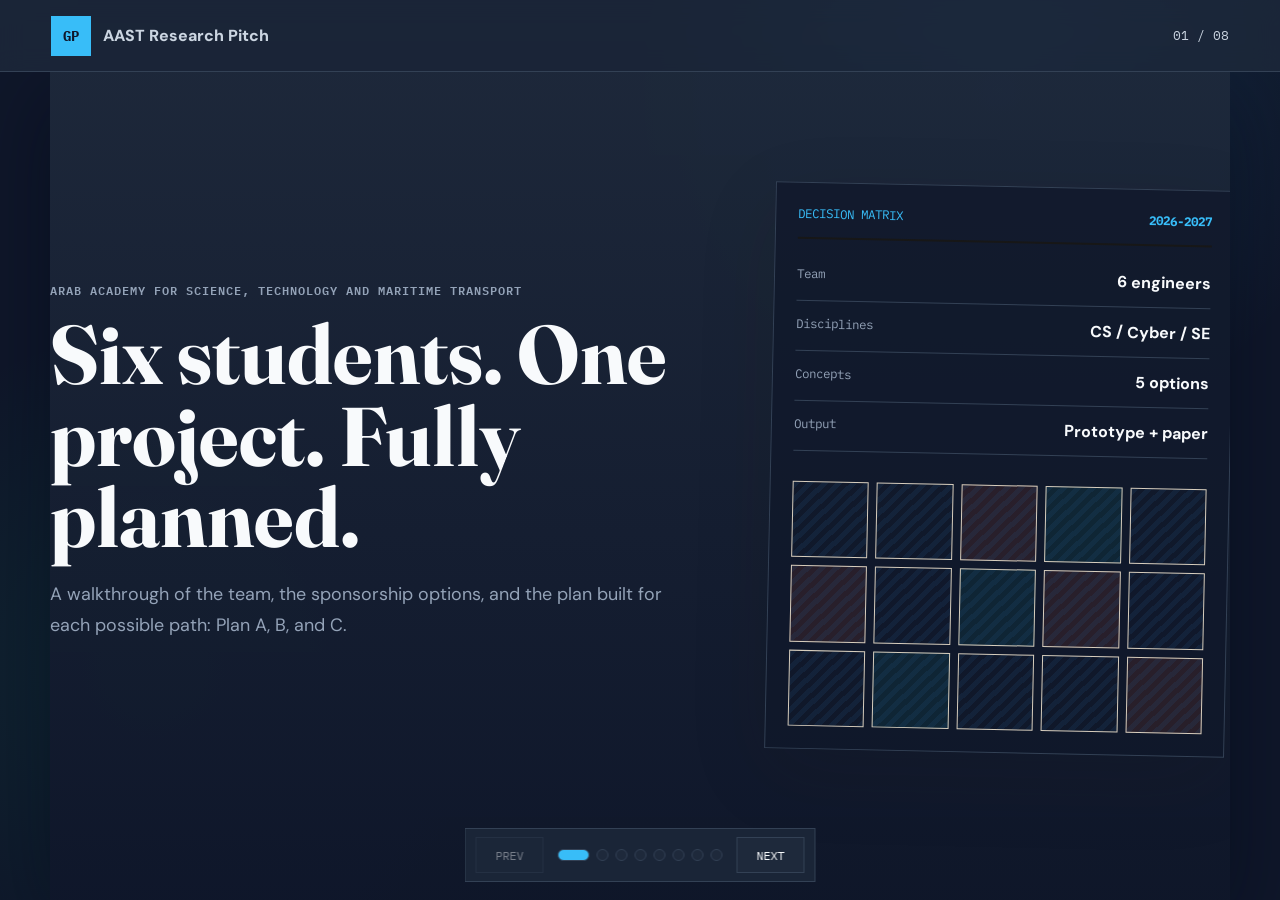
==== commit 9cbf6b4b: "Match deck to dark presentation ui" ====
--- a/index.html
+++ b/index.html
@@ -195,7 +195,7 @@
           </div>
           <div class="idea-row-meta">Open brief</div>
         </a>
-        <a class="idea-row warm" href="idea-2.html">
+        <a class="idea-row warm" href="SamiEE_Smart_Glove_Presentation.html">
           <div>
             <span>Accessibility Hardware</span>
             <h3>Sign Language Glove</h3>
--- a/style.css
+++ b/style.css
@@ -19,8 +19,14 @@
   --mono: "IBM Plex Mono", monospace;
 }
 
-* { box-sizing: border-box; }
-html { scroll-behavior: smooth; }
+* {
+  box-sizing: border-box;
+}
+
+html {
+  scroll-behavior: smooth;
+}
+
 body {
   margin: 0;
   font-family: var(--body);
@@ -31,24 +37,35 @@
   background-size: 28px 28px;
   color: var(--ink);
 }
+
 body.deck-body {
   height: 100vh;
   overflow: hidden;
 }
+
 body.deck-body::-webkit-scrollbar {
   width: 0;
 }
+
 body::before {
   content: "";
   position: fixed;
   inset: 0;
   pointer-events: none;
   background: radial-gradient(circle at 80% 12%, rgba(183, 71, 42, 0.13), transparent 28%),
-              radial-gradient(circle at 10% 65%, rgba(35, 87, 137, 0.10), transparent 30%);
+    radial-gradient(circle at 10% 65%, rgba(35, 87, 137, 0.10), transparent 30%);
   z-index: -1;
 }
-a { color: inherit; }
-img { display: block; max-width: 100%; }
+
+a {
+  color: inherit;
+}
+
+img {
+  display: block;
+  max-width: 100%;
+}
+
 .skip-link {
   position: absolute;
   left: 16px;
@@ -58,7 +75,11 @@
   padding: 10px 14px;
   z-index: 20;
 }
-.skip-link:focus { top: 16px; }
+
+.skip-link:focus {
+  top: 16px;
+}
+
 .site-header {
   position: sticky;
   top: 0;
@@ -72,10 +93,12 @@
   background: rgba(247, 243, 234, 0.88);
   backdrop-filter: blur(18px);
 }
+
 .deck-header {
   position: fixed;
   inset: 0 0 auto;
 }
+
 .brand {
   display: inline-flex;
   align-items: center;
@@ -83,6 +106,7 @@
   text-decoration: none;
   font-weight: 800;
 }
+
 .brand-mark {
   display: grid;
   place-items: center;
@@ -93,6 +117,7 @@
   font-family: var(--mono);
   font-size: 0.85rem;
 }
+
 .site-nav {
   margin-left: auto;
   display: flex;
@@ -101,28 +126,38 @@
   font-size: 0.78rem;
   text-transform: uppercase;
 }
+
 .site-nav a,
 .footer-links a,
 .link-row a {
   text-decoration: none;
   border-bottom: 1px solid transparent;
 }
+
 .site-nav a:hover,
 .footer-links a:hover,
-.link-row a:hover { border-color: currentColor; }
-.menu-button { display: none; }
+.link-row a:hover {
+  border-color: currentColor;
+}
+
+.menu-button {
+  display: none;
+}
+
 .deck-counter {
   margin-left: auto;
   font-family: var(--mono);
   font-size: 0.82rem;
   color: var(--muted);
 }
+
 .hero,
 .section,
 .site-footer {
   width: min(1180px, calc(100% - 36px));
   margin: 0 auto;
 }
+
 .hero {
   min-height: calc(100vh - 72px);
   display: grid;
@@ -131,6 +166,7 @@
   align-items: center;
   padding: clamp(32px, 5vw, 72px) 0;
 }
+
 .kicker {
   margin: 0 0 14px;
   font-family: var(--mono);
@@ -140,30 +176,38 @@
   letter-spacing: 0.08em;
   text-transform: uppercase;
 }
+
 h1,
 h2,
 h3,
-p { margin-top: 0; }
+p {
+  margin-top: 0;
+}
+
 h1,
 h2 {
   font-family: var(--display);
   line-height: 0.98;
   letter-spacing: 0;
 }
+
 h1 {
   max-width: 850px;
   margin-bottom: 20px;
   font-size: clamp(2.8rem, 6.5vw, 6rem);
 }
+
 h2 {
   max-width: 760px;
   margin-bottom: 0;
   font-size: clamp(2rem, 4vw, 3.8rem);
 }
+
 h3 {
   margin-bottom: 8px;
   font-size: 1.05rem;
 }
+
 .hero-lede,
 .section-head p:not(.kicker),
 .detail-lede {
@@ -171,12 +215,14 @@
   font-size: clamp(1rem, 1.4vw, 1.18rem);
   line-height: 1.75;
 }
+
 .button-row {
   display: flex;
   flex-wrap: wrap;
   gap: 12px;
   margin-top: 32px;
 }
+
 .button {
   display: inline-flex;
   align-items: center;
@@ -187,11 +233,16 @@
   text-decoration: none;
   font-weight: 800;
 }
+
 .button.primary {
   background: var(--ink);
   color: var(--paper);
 }
-.button.secondary { background: var(--white); }
+
+.button.secondary {
+  background: var(--white);
+}
+
 .decision-board {
   padding: 22px;
   background: var(--white);
@@ -199,12 +250,14 @@
   box-shadow: var(--shadow);
   transform: rotate(1.2deg);
 }
+
 .board-top,
 .matrix-lines div {
   display: flex;
   justify-content: space-between;
   gap: 18px;
 }
+
 .board-top {
   padding-bottom: 16px;
   border-bottom: 2px solid var(--ink);
@@ -212,34 +265,52 @@
   text-transform: uppercase;
   font-size: 0.78rem;
 }
-.matrix-lines { padding: 12px 0; }
+
+.matrix-lines {
+  padding: 12px 0;
+}
+
 .matrix-lines div {
   padding: 14px 0;
   border-bottom: 1px solid var(--line);
 }
+
 .matrix-lines span {
   color: var(--muted);
   font-family: var(--mono);
   font-size: 0.78rem;
 }
+
 .signal-grid {
   display: grid;
   grid-template-columns: repeat(5, 1fr);
   gap: 8px;
   margin-top: 18px;
 }
+
 .signal-grid span {
   aspect-ratio: 1;
   border: 1px solid var(--line);
   background: repeating-linear-gradient(135deg, rgba(35, 87, 137, 0.16), rgba(35, 87, 137, 0.16) 5px, transparent 5px, transparent 10px);
 }
-.signal-grid span:nth-child(3n) { background-color: rgba(183, 71, 42, 0.14); }
-.signal-grid span:nth-child(4n) { background-color: rgba(12, 124, 124, 0.13); }
+
+.signal-grid span:nth-child(3n) {
+  background-color: rgba(183, 71, 42, 0.14);
+}
+
+.signal-grid span:nth-child(4n) {
+  background-color: rgba(12, 124, 124, 0.13);
+}
+
 .section {
   padding: clamp(58px, 9vw, 120px) 0;
   border-top: 1px solid var(--line);
 }
-.section.compact { padding-top: 0; }
+
+.section.compact {
+  padding-top: 0;
+}
+
 .section-head {
   display: flex;
   justify-content: space-between;
@@ -247,6 +318,7 @@
   align-items: end;
   margin-bottom: 36px;
 }
+
 .brief-grid,
 .plan-grid,
 .idea-grid,
@@ -254,8 +326,12 @@
   display: grid;
   gap: 18px;
 }
+
 .brief-grid,
-.plan-grid { grid-template-columns: repeat(3, 1fr); }
+.plan-grid {
+  grid-template-columns: repeat(3, 1fr);
+}
+
 .brief-grid article,
 .plan-card,
 .idea-card,
@@ -264,6 +340,7 @@
   border: 1px solid var(--line);
   padding: 24px;
 }
+
 .brief-grid span,
 .plan-card span,
 .idea-card span {
@@ -275,6 +352,7 @@
   font-weight: 600;
   text-transform: uppercase;
 }
+
 .brief-grid p,
 .plan-card p,
 .idea-card p,
@@ -284,11 +362,13 @@
   color: var(--muted);
   line-height: 1.65;
 }
+
 .people-grid {
   display: grid;
   grid-template-columns: repeat(3, 1fr);
   gap: 18px;
 }
+
 .person-card {
   display: grid;
   grid-template-columns: 82px 1fr;
@@ -298,19 +378,28 @@
   background: var(--white);
   border: 1px solid var(--line);
 }
+
 .person-card.minimal {
   grid-template-columns: 54px 1fr;
   align-items: center;
   min-height: 126px;
 }
-.person-card.featured { border-color: var(--red); }
+
+.person-card.featured {
+  border-color: var(--red);
+}
+
 .person-card img {
   width: 82px;
   height: 82px;
   object-fit: cover;
   border: 1px solid var(--ink);
 }
-.person-card.minimal img { display: none; }
+
+.person-card.minimal img {
+  display: none;
+}
+
 .member-mark {
   width: 54px;
   height: 54px;
@@ -323,10 +412,23 @@
   font-weight: 700;
   letter-spacing: 0.06em;
 }
-.mark-blue { background: var(--blue); }
-.mark-red { background: var(--red); }
-.mark-teal { background: var(--teal); }
-.mark-violet { background: var(--violet); }
+
+.mark-blue {
+  background: var(--blue);
+}
+
+.mark-red {
+  background: var(--red);
+}
+
+.mark-teal {
+  background: var(--teal);
+}
+
+.mark-violet {
+  background: var(--violet);
+}
+
 .member-major {
   display: inline-flex;
   margin-bottom: 10px;
@@ -338,6 +440,7 @@
   letter-spacing: 0.06em;
   text-transform: uppercase;
 }
+
 .person-card .member-name {
   margin: 0 0 10px;
   font-family: var(--display);
@@ -345,6 +448,7 @@
   font-weight: 700;
   color: var(--ink);
 }
+
 .person-card p {
   margin-bottom: 6px;
   color: var(--red);
@@ -352,6 +456,7 @@
   font-size: 0.76rem;
   text-transform: uppercase;
 }
+
 .link-row {
   display: flex;
   flex-wrap: wrap;
@@ -360,32 +465,53 @@
   font-family: var(--mono);
   font-size: 0.78rem;
 }
+
 .split {
   display: grid;
   grid-template-columns: 360px 1fr;
   gap: clamp(28px, 6vw, 72px);
   align-items: start;
 }
+
 .portrait-card {
   background: var(--ink);
   color: var(--paper);
   padding: 14px;
 }
+
 .portrait-card img {
   width: 100%;
   aspect-ratio: 1;
   object-fit: cover;
   filter: grayscale(0.2);
 }
-.portrait-card div { padding: 18px 4px 4px; }
-.portrait-card p { color: #c8bfae; }
-.portrait-card a { color: var(--paper); }
-.two-col-list { grid-template-columns: 1fr 1fr; margin-top: 34px; }
+
+.portrait-card div {
+  padding: 18px 4px 4px;
+}
+
+.portrait-card p {
+  color: #c8bfae;
+}
+
+.portrait-card a {
+  color: var(--paper);
+}
+
+.two-col-list {
+  grid-template-columns: 1fr 1fr;
+  margin-top: 34px;
+}
+
 .plan-card.selected {
   background: var(--ink);
   color: var(--paper);
 }
-.plan-card.selected p { color: #d7d0c2; }
+
+.plan-card.selected p {
+  color: #d7d0c2;
+}
+
 .constant-note {
   margin-top: 18px;
   padding: 18px 22px;
@@ -393,19 +519,23 @@
   color: var(--white);
   font-weight: 800;
 }
+
 .table-wrap {
   margin-top: 2.2rem;
   max-width: 940px;
   border: 1px solid var(--line);
 }
+
 .trow {
   display: grid;
   grid-template-columns: 1.1fr 1.4fr 1.4fr;
   border-top: 1px solid var(--line);
 }
+
 .trow:first-child {
   border-top: none;
 }
+
 .trow.head .tcell {
   font-family: var(--mono);
   font-size: 0.7rem;
@@ -413,20 +543,24 @@
   text-transform: uppercase;
   color: var(--paper-dim);
 }
+
 .trow.highlight {
   background: rgba(35, 87, 137, 0.06);
 }
+
 .tcell {
   padding: 1rem 1.3rem;
   font-size: 0.92rem;
   display: flex;
   align-items: center;
 }
+
 .co-name {
   font-family: var(--display);
   font-weight: 600;
   font-size: 1.02rem;
 }
+
 .badge {
   font-family: var(--mono);
   font-size: 0.65rem;
@@ -436,29 +570,35 @@
   margin-left: 0.6rem;
   text-transform: uppercase;
 }
+
 .badge-select {
   color: var(--coral);
   border: 1px solid rgba(255, 107, 91, 0.4);
 }
+
 .badge-open {
   color: var(--cyan);
   border: 1px solid rgba(69, 224, 214, 0.35);
 }
+
 .constant-layout {
   display: grid;
   gap: 18px;
   align-items: start;
 }
+
 .constant-layout .pipeline {
   margin-top: 0;
   max-width: none;
 }
+
 .const-box {
   border: 1px solid rgba(255, 107, 91, 0.35);
   background: rgba(255, 107, 91, 0.05);
   padding: 1.6rem 1.8rem;
   max-width: 760px;
 }
+
 .const-label {
   font-family: var(--mono);
   font-size: 0.7rem;
@@ -467,26 +607,31 @@
   text-transform: uppercase;
   margin-bottom: 0.5rem;
 }
+
 .const-text {
   font-family: var(--display);
   font-weight: 600;
   font-size: 1.15rem;
   line-height: 1.4;
 }
+
 .pipeline {
   display: flex;
   gap: 0;
   max-width: 900px;
 }
+
 .pipe-node {
   flex: 1;
   position: relative;
   padding: 1.3rem 1.4rem 1.3rem 0;
   border-top: 2px solid var(--line);
 }
+
 .pipe-node:first-child {
   border-top-color: var(--cyan);
 }
+
 .pipe-node::before {
   content: "";
   position: absolute;
@@ -498,10 +643,12 @@
   background: var(--ink);
   border: 2px solid var(--line);
 }
+
 .pipe-node:first-child::before {
   border-color: var(--cyan);
   background: var(--cyan);
 }
+
 .pipe-tag {
   font-family: var(--mono);
   font-size: 0.72rem;
@@ -509,17 +656,20 @@
   color: var(--paper-dim);
   text-transform: uppercase;
 }
+
 .pipe-title {
   font-family: var(--display);
   font-weight: 600;
   font-size: 1.15rem;
   margin: 0.35rem 0 0.4rem;
 }
+
 .pipe-desc {
   font-size: 0.88rem;
   color: var(--paper-dim);
   line-height: 1.5;
 }
+
 .timeline-flow {
   display: grid;
   grid-template-columns: repeat(5, 1fr);
@@ -527,6 +677,7 @@
   margin-top: 2.4rem;
   max-width: 1000px;
 }
+
 .timeline-card {
   position: relative;
   padding: 1.3rem 1.1rem 1.1rem;
@@ -534,6 +685,7 @@
   border: 1px solid var(--line);
   min-height: 132px;
 }
+
 .timeline-card::after {
   content: "";
   position: absolute;
@@ -543,7 +695,11 @@
   height: 1px;
   background: var(--line);
 }
-.timeline-card:last-child::after { display: none; }
+
+.timeline-card:last-child::after {
+  display: none;
+}
+
 .timeline-card span {
   display: inline-flex;
   align-items: center;
@@ -557,13 +713,20 @@
   font-size: 0.72rem;
   margin-bottom: 1rem;
 }
-.timeline-card h3 { font-size: 1rem; line-height: 1.35; margin-bottom: 0.45rem; }
+
+.timeline-card h3 {
+  font-size: 1rem;
+  line-height: 1.35;
+  margin-bottom: 0.45rem;
+}
+
 .timeline-card p {
   margin: 0;
   font-size: 0.84rem;
   color: var(--paper-dim);
   line-height: 1.5;
 }
+
 .timeline-foot {
   margin-top: 1rem;
   max-width: 760px;
@@ -572,14 +735,17 @@
   color: var(--muted);
   background: rgba(197, 83, 57, 0.05);
 }
+
 .idea-grid {
   grid-template-columns: repeat(6, 1fr);
 }
+
 .ideas-list {
   display: grid;
   grid-template-columns: 1fr;
   gap: 12px;
 }
+
 .idea-row {
   display: grid;
   grid-template-columns: minmax(0, 1fr) auto;
@@ -591,11 +757,13 @@
   padding: 18px 20px;
   transition: transform 180ms ease, box-shadow 180ms ease, border-color 180ms ease;
 }
+
 .idea-row:hover {
   transform: translateY(-3px);
   box-shadow: var(--shadow);
   border-color: var(--ink);
 }
+
 .idea-row span {
   display: inline-block;
   margin-bottom: 10px;
@@ -605,15 +773,18 @@
   font-weight: 600;
   text-transform: uppercase;
 }
+
 .idea-row h3 {
   margin-bottom: 8px;
   font-size: 1.1rem;
 }
+
 .idea-row p {
   max-width: 72ch;
   color: var(--muted);
   line-height: 1.65;
 }
+
 .idea-row-meta {
   justify-self: end;
   font-family: var(--mono);
@@ -622,6 +793,7 @@
   letter-spacing: 0.08em;
   color: var(--red);
 }
+
 .idea-card {
   grid-column: span 2;
   min-height: 230px;
@@ -631,12 +803,17 @@
   text-decoration: none;
   transition: transform 180ms ease, box-shadow 180ms ease;
 }
+
 .idea-card:hover {
   transform: translateY(-5px);
   box-shadow: var(--shadow);
 }
+
 .idea-card:nth-child(4),
-.idea-card:nth-child(5) { grid-column: span 3; }
+.idea-card:nth-child(5) {
+  grid-column: span 3;
+}
+
 .idea-card::after {
   content: "Open brief";
   margin-top: 20px;
@@ -644,10 +821,23 @@
   font-size: 0.78rem;
   color: var(--red);
 }
-.idea-card.warm span { color: var(--red); }
-.idea-card.blue span { color: var(--blue); }
-.idea-card.green span { color: var(--green); }
-.idea-card.violet span { color: var(--violet); }
+
+.idea-card.warm span {
+  color: var(--red);
+}
+
+.idea-card.blue span {
+  color: var(--blue);
+}
+
+.idea-card.green span {
+  color: var(--green);
+}
+
+.idea-card.violet span {
+  color: var(--violet);
+}
+
 .site-footer {
   display: grid;
   grid-template-columns: 1fr auto;
@@ -656,12 +846,14 @@
   padding: 56px 0;
   border-top: 2px solid var(--ink);
 }
+
 .footer-links {
   display: flex;
   flex-direction: column;
   gap: 10px;
   font-family: var(--mono);
 }
+
 .detail-hero {
   display: grid;
   grid-template-columns: minmax(0, 0.9fr) minmax(320px, 0.75fr);
@@ -669,6 +861,7 @@
   align-items: center;
   padding: clamp(48px, 7vw, 90px) 0;
 }
+
 .back-link {
   display: inline-flex;
   margin-bottom: 26px;
@@ -677,6 +870,7 @@
   text-decoration: none;
   color: var(--red);
 }
+
 .visual-panel {
   min-height: 420px;
   padding: 24px;
@@ -684,6 +878,7 @@
   background: var(--white);
   box-shadow: var(--shadow);
 }
+
 .visual-panel .screen {
   height: 100%;
   min-height: 370px;
@@ -696,6 +891,7 @@
   position: relative;
   overflow: hidden;
 }
+
 .node,
 .chip,
 .trace {
@@ -703,6 +899,7 @@
   border: 1px solid var(--ink);
   background: var(--paper);
 }
+
 .node {
   width: 88px;
   height: 88px;
@@ -711,42 +908,50 @@
   font-family: var(--mono);
   font-weight: 600;
 }
+
 .chip {
   padding: 10px 12px;
   font-family: var(--mono);
   font-size: 0.72rem;
 }
+
 .trace {
   height: 2px;
   background: var(--red);
   border: 0;
   transform-origin: left center;
 }
+
 .detail-grid {
   display: grid;
   grid-template-columns: repeat(2, 1fr);
   gap: 18px;
 }
+
 .detail-card {
   background: var(--white);
   border: 1px solid var(--line);
   padding: 24px;
 }
+
 .detail-card p,
 .detail-card li {
   color: var(--muted);
   line-height: 1.7;
 }
+
 .detail-card ul {
   margin: 0;
   padding-left: 18px;
 }
+
 .tag-row {
   display: flex;
   flex-wrap: wrap;
   gap: 8px;
   margin-top: 24px;
 }
+
 .tag-row span {
   border: 1px solid var(--line);
   background: var(--white);
@@ -754,16 +959,22 @@
   font-family: var(--mono);
   font-size: 0.75rem;
 }
-.span-2 { grid-column: 1 / -1; }
+
+.span-2 {
+  grid-column: 1 / -1;
+}
+
 .page-end {
   padding-bottom: clamp(58px, 9vw, 120px);
 }
+
 .deck {
   position: relative;
   height: 100vh;
   padding-top: 72px;
   overflow: hidden;
 }
+
 .slide {
   position: absolute;
   inset: 72px 0 0;
@@ -783,57 +994,71 @@
   scrollbar-width: thin;
   scrollbar-color: var(--blue) transparent;
 }
+
 .slide::-webkit-scrollbar {
   width: 8px;
 }
+
 .slide::-webkit-scrollbar-thumb {
   background: rgba(35, 87, 137, 0.45);
   border-radius: 999px;
 }
+
 .slide::-webkit-scrollbar-track {
   background: transparent;
 }
+
 .ideas-slide {
   grid-template-columns: 1fr;
   align-content: start;
 }
+
 .slide.active {
   opacity: 1;
   pointer-events: auto;
   transform: translateY(0);
 }
+
 .slide-copy.wide {
   grid-column: 1 / -1;
   align-self: end;
 }
+
 .slide .deck-grid,
 .slide .deck-people,
 .slide .deck-ideas,
 .slide .constant-note {
   grid-column: 1 / -1;
 }
+
 .ideas-slide .deck-ideas {
   align-self: start;
 }
+
 .split-slide {
   grid-template-columns: 340px 1fr;
 }
+
 .final-slide {
   grid-template-columns: 1fr;
   align-content: center;
 }
+
 .deck-two {
   margin-top: 28px;
 }
+
 .deck-people .person-card {
   min-height: 150px;
 }
+
 .deck-people-minimal .person-card {
   min-height: 96px;
   padding: 16px 18px;
   position: relative;
   overflow: hidden;
 }
+
 .deck-people-minimal .person-card::before {
   content: "";
   position: absolute;
@@ -843,41 +1068,52 @@
   height: 4px;
   background: var(--blue);
 }
+
 .deck-people-minimal .person-card:nth-child(3n + 2)::before {
   background: var(--red);
 }
+
 .deck-people-minimal .person-card:nth-child(3n)::before {
   background: var(--green);
 }
+
 .deck-ideas .idea-card {
   min-height: 190px;
 }
+
 .ideas-slide .idea-card {
   min-height: 180px;
 }
+
 .ideas-slide .ideas-list {
   margin-top: 8px;
 }
+
 .ideas-slide .ideas-list .idea-row:nth-child(1) .idea-row-meta,
 .ideas-slide .ideas-list .idea-row:nth-child(1) span {
   color: var(--blue);
 }
+
 .ideas-slide .ideas-list .idea-row:nth-child(2) .idea-row-meta,
 .ideas-slide .ideas-list .idea-row:nth-child(2) span {
   color: var(--red);
 }
+
 .ideas-slide .ideas-list .idea-row:nth-child(3) .idea-row-meta,
 .ideas-slide .ideas-list .idea-row:nth-child(3) span {
   color: var(--blue);
 }
+
 .ideas-slide .ideas-list .idea-row:nth-child(4) .idea-row-meta,
 .ideas-slide .ideas-list .idea-row:nth-child(4) span {
   color: var(--green);
 }
+
 .ideas-slide .ideas-list .idea-row:nth-child(5) .idea-row-meta,
 .ideas-slide .ideas-list .idea-row:nth-child(5) span {
   color: var(--violet);
 }
+
 .deck-controls {
   position: fixed;
   left: 50%;
@@ -892,6 +1128,7 @@
   border: 1px solid var(--line);
   backdrop-filter: blur(18px);
 }
+
 .deck-button,
 .dot {
   border: 1px solid var(--ink);
@@ -900,32 +1137,38 @@
   cursor: pointer;
   font-family: var(--mono);
 }
+
 .deck-button {
   min-width: 68px;
   height: 36px;
   text-transform: uppercase;
   font-size: 0.72rem;
 }
+
 .deck-button:disabled {
   cursor: not-allowed;
   opacity: 0.42;
 }
+
 .dot-nav {
   display: flex;
   align-items: center;
   gap: 7px;
 }
+
 .dot {
   width: 12px;
   height: 12px;
   padding: 0;
   border-radius: 50%;
 }
+
 .dot.active {
   width: 32px;
   border-radius: 999px;
   background: var(--ink);
 }
+
 .deck-button:focus-visible,
 .dot:focus-visible,
 .button:focus-visible,
@@ -933,12 +1176,17 @@
   outline: 3px solid var(--red);
   outline-offset: 3px;
 }
+
 @media (prefers-reduced-motion: reduce) {
-  *, *::before, *::after {
+
+  *,
+  *::before,
+  *::after {
     scroll-behavior: auto !important;
     transition: none !important;
   }
 }
+
 @media (max-width: 900px) {
   .menu-button {
     display: inline-flex;
@@ -949,10 +1197,12 @@
     font-family: var(--mono);
     text-transform: uppercase;
   }
+
   body.deck-body {
     min-height: 100vh;
     overflow: hidden;
   }
+
   .site-nav {
     position: absolute;
     left: 18px;
@@ -965,12 +1215,22 @@
     background: var(--white);
     border: 1px solid var(--ink);
   }
-  .site-nav.open { display: flex; }
-  .site-nav a { padding: 12px; }
+
+  .site-nav.open {
+    display: flex;
+  }
+
+  .site-nav a {
+    padding: 12px;
+  }
+
   .hero,
   .detail-hero,
   .split,
-  .site-footer { grid-template-columns: 1fr; }
+  .site-footer {
+    grid-template-columns: 1fr;
+  }
+
   .slide,
   .split-slide {
     grid-template-columns: 1fr;
@@ -978,9 +1238,11 @@
     overflow-y: auto;
     padding: 28px 0 118px;
   }
+
   .ideas-slide {
     grid-template-columns: 1fr;
   }
+
   .slide-copy.wide,
   .slide .deck-grid,
   .slide .deck-people,
@@ -988,67 +1250,263 @@
   .slide .constant-note {
     grid-column: auto;
   }
-  .decision-board { transform: none; }
+
+  .decision-board {
+    transform: none;
+  }
+
   .brief-grid,
   .plan-grid,
   .people-grid,
   .two-col-list,
-  .detail-grid { grid-template-columns: 1fr; }
+  .detail-grid {
+    grid-template-columns: 1fr;
+  }
+
   .section-head {
     display: block;
   }
-  .idea-grid { grid-template-columns: 1fr; }
+
+  .idea-grid {
+    grid-template-columns: 1fr;
+  }
+
   .idea-row {
     grid-template-columns: 1fr;
   }
+
   .idea-row-meta {
     justify-self: start;
   }
+
   .timeline-flow {
     grid-template-columns: 1fr;
   }
+
   .timeline-card::after {
     display: none;
   }
+
   .pipeline {
     flex-direction: column;
     gap: 12px;
   }
+
   .pipe-node {
     padding-right: 0;
   }
+
   .idea-card,
   .idea-card:nth-child(4),
-  .idea-card:nth-child(5) { grid-column: auto; }
-}
+  .idea-card:nth-child(5) {
+    grid-column: auto;
+  }
+}
+
 @media (max-width: 560px) {
+
   .hero,
   .section,
-  .site-footer { width: min(100% - 28px, 1180px); }
-  h1 { font-size: 3rem; }
-  h2 { font-size: 2.15rem; }
-  .brand span:last-child { display: none; }
+  .site-footer {
+    width: min(100% - 28px, 1180px);
+  }
+
+  h1 {
+    font-size: 3rem;
+  }
+
+  h2 {
+    font-size: 2.15rem;
+  }
+
+  .brand span:last-child {
+    display: none;
+  }
+
   .deck-controls {
     width: calc(100% - 28px);
     justify-content: space-between;
   }
+
   .dot-nav {
     max-width: 42vw;
     overflow: hidden;
   }
+
   .deck-button {
     min-width: 58px;
   }
-  .person-card { grid-template-columns: 68px 1fr; }
+
+  .person-card {
+    grid-template-columns: 68px 1fr;
+  }
+
   .person-card img {
     width: 68px;
     height: 68px;
   }
+
   .person-card.minimal {
     grid-template-columns: 46px 1fr;
   }
+
   .member-mark {
     width: 46px;
     height: 46px;
   }
 }
+
+body.deck-body {
+  background:
+    radial-gradient(circle at 78% 10%, rgba(56, 189, 248, 0.14), transparent 28%),
+    radial-gradient(circle at 12% 74%, rgba(16, 185, 129, 0.10), transparent 26%),
+    #0f172a;
+  color: #f8fafc;
+}
+
+body.deck-body::before {
+  background: none;
+}
+
+.deck-header,
+.deck-controls {
+  background: rgba(30, 41, 59, 0.82);
+  border-color: #334155;
+  backdrop-filter: blur(12px);
+}
+
+.deck-header {
+  border-bottom-color: #334155;
+}
+
+.deck-header .brand,
+.deck-counter {
+  color: #cbd5e1;
+}
+
+.deck-header .brand-mark {
+  background: #38bdf8;
+  color: #0f172a;
+}
+
+.slide {
+  background: linear-gradient(180deg, rgba(30, 41, 59, 0.96), rgba(15, 23, 42, 0.98));
+  border-color: #334155;
+  box-shadow: 0 24px 80px rgba(2, 6, 23, 0.45);
+}
+
+.kicker,
+.board-top,
+.member-major,
+.trow.head .tcell,
+.pipe-tag,
+.idea-row span,
+.idea-row-meta {
+  color: #38bdf8;
+}
+
+.hero-lede,
+.slide p,
+.matrix-lines span,
+.pipe-desc,
+.timeline-card p,
+.idea-row p,
+.person-card span,
+.detail-lede {
+  color: #94a3b8;
+}
+
+.decision-board,
+.person-card,
+.plan-card,
+.brief-grid article,
+.idea-card,
+.two-col-list article,
+.table-wrap,
+.timeline-card,
+.idea-row,
+.const-box,
+.detail-card,
+.visual-panel {
+  background: rgba(15, 23, 42, 0.75);
+  border-color: #334155;
+  color: #f8fafc;
+}
+
+.matrix-lines div,
+.trow,
+.site-footer,
+.section,
+.slide-header,
+.timeline-card::after,
+.pipe-node,
+.timeline-foot {
+  border-color: #334155;
+}
+
+.person-card p,
+.co-name,
+.pipe-title,
+.timeline-card h3,
+.idea-row h3,
+.card-title {
+  color: #f8fafc;
+}
+
+.member-major,
+.badge,
+.kbd {
+  background: rgba(56, 189, 248, 0.08);
+}
+
+.badge-select {
+  color: #f59e0b;
+  border-color: rgba(245, 158, 11, 0.35);
+}
+
+.badge-open {
+  color: #38bdf8;
+  border-color: rgba(56, 189, 248, 0.35);
+}
+
+.plan-card.selected {
+  background: linear-gradient(180deg, rgba(56, 189, 248, 0.11), rgba(15, 23, 42, 0.95));
+  border-color: rgba(56, 189, 248, 0.45);
+}
+
+.constant-note,
+.timeline-foot {
+  background: rgba(56, 189, 248, 0.08);
+  color: #dbeafe;
+}
+
+.pipeline-step {
+  background: linear-gradient(135deg, rgba(15, 23, 42, 0.94), rgba(30, 41, 59, 0.9));
+}
+
+.timeline-card {
+  background: rgba(15, 23, 42, 0.82);
+}
+
+.idea-row:hover,
+.plan-card:hover,
+.person-card:hover,
+.timeline-card:hover {
+  border-color: #38bdf8;
+  box-shadow: 0 16px 40px rgba(2, 6, 23, 0.35);
+}
+
+.deck-button,
+.dot {
+  background: #1e293b;
+  color: #f8fafc;
+  border-color: #334155;
+}
+
+.dot.active {
+  background: #38bdf8;
+}
+
+.slide::-webkit-scrollbar-thumb {
+  background: rgba(56, 189, 248, 0.5);
+}
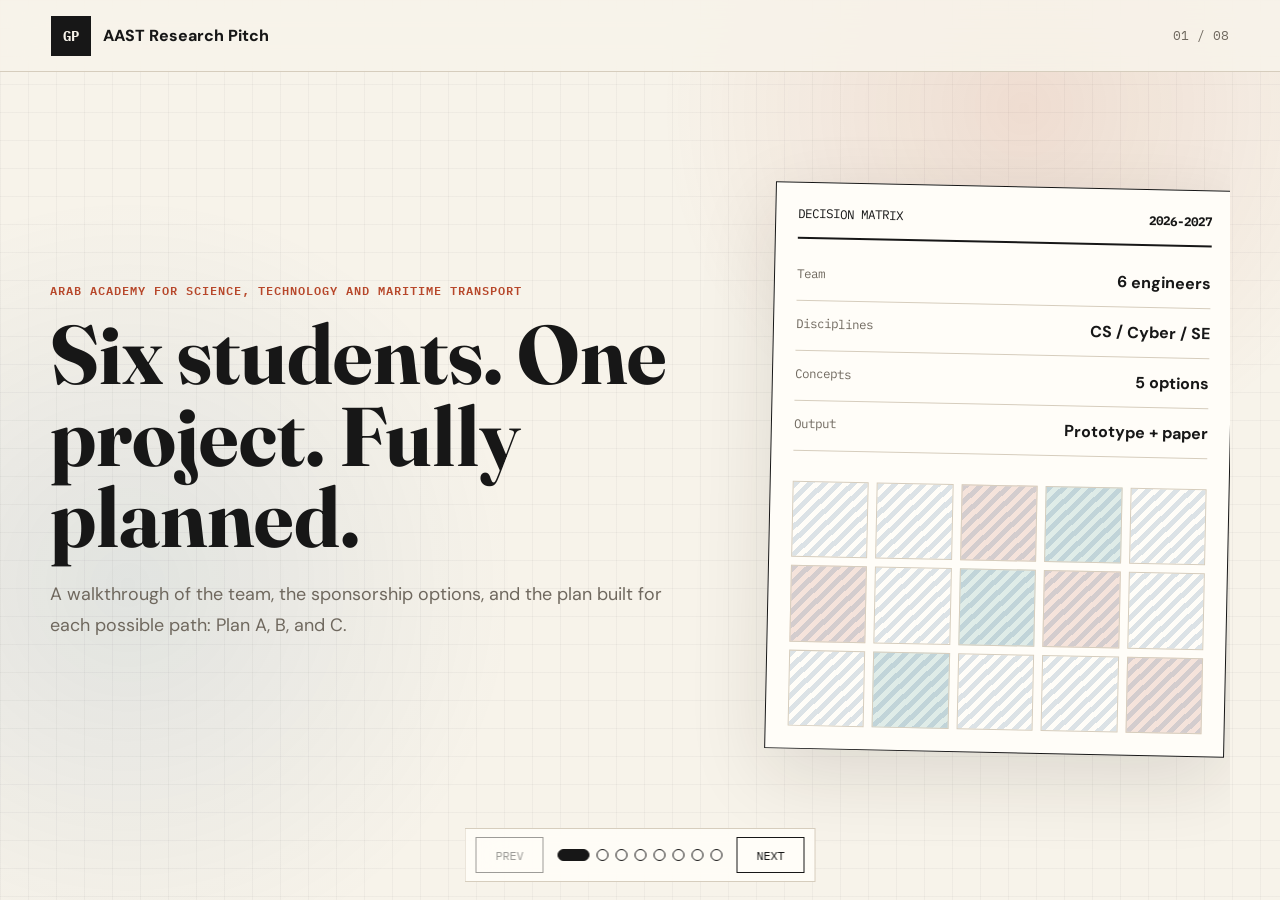
==== commit db1cb504: "Add sponsor logos and reorder ideas" ====
--- a/index.html
+++ b/index.html
@@ -79,27 +79,27 @@
           <div class="tcell">What we need</div>
         </div>
         <div class="trow highlight">
-          <div class="tcell"><span class="co-name">Siemens</span><span class="badge badge-select">Selection</span></div>
+          <div class="tcell"><span class="company-brand"><img class="company-logo" src="company%20logos/images%20(2).png" alt="Siemens logo" /><span class="co-name">Siemens</span></span><span class="badge badge-select">Selection</span></div>
           <div class="tcell">Full project idea + technical support</div>
           <div class="tcell">Pass the team interview</div>
         </div>
         <div class="trow">
-          <div class="tcell"><span class="co-name">Ejada</span><span class="badge badge-open">Open</span></div>
-          <div class="tcell">Sponsorship</div>
-          <div class="tcell">Bring our own idea</div>
-        </div>
-        <div class="trow">
-          <div class="tcell"><span class="co-name">RAYA Tech</span><span class="badge badge-open">Open</span></div>
-          <div class="tcell">Sponsorship</div>
-          <div class="tcell">Bring our own idea</div>
-        </div>
-        <div class="trow">
-          <div class="tcell"><span class="co-name">Microsoft</span><span class="badge badge-open">Open</span></div>
-          <div class="tcell">Sponsorship</div>
-          <div class="tcell">Bring our own idea</div>
-        </div>
-        <div class="trow">
-          <div class="tcell"><span class="co-name">Synapse</span><span class="badge badge-open">Possible</span></div>
+          <div class="tcell"><span class="company-brand"><img class="company-logo" src="company%20logos/images%20(1).png" alt="Ejada logo" /><span class="co-name">Ejada</span></span><span class="badge badge-open">Open</span></div>
+          <div class="tcell">Sponsorship</div>
+          <div class="tcell">Bring our own idea</div>
+        </div>
+        <div class="trow">
+          <div class="tcell"><span class="company-brand"><img class="company-logo" src="company%20logos/raya_tech_sa_logos.jpeg" alt="RAYA Tech logo" /><span class="co-name">RAYA Tech</span></span><span class="badge badge-open">Open</span></div>
+          <div class="tcell">Sponsorship</div>
+          <div class="tcell">Bring our own idea</div>
+        </div>
+        <div class="trow">
+          <div class="tcell"><span class="company-brand"><img class="company-logo" src="company%20logos/shj.png" alt="Microsoft logo" /><span class="co-name">Microsoft</span></span><span class="badge badge-open">Open</span></div>
+          <div class="tcell">Sponsorship</div>
+          <div class="tcell">Bring our own idea</div>
+        </div>
+        <div class="trow">
+          <div class="tcell"><span class="company-brand"><img class="company-logo" src="company%20logos/images.png" alt="Synapse Analytics logo" /><span class="co-name">Synapse</span></span><span class="badge badge-open">Possible</span></div>
           <div class="tcell">Sponsorship</div>
           <div class="tcell">Bring our own idea</div>
         </div>
@@ -195,27 +195,27 @@
           </div>
           <div class="idea-row-meta">Open brief</div>
         </a>
-        <a class="idea-row warm" href="SamiEE_Smart_Glove_Presentation.html">
+        <a class="idea-row warm" href="idea-2.html">
+          <div>
+            <span>Education RAG</span>
+            <h3>University RAG Chatbot</h3>
+            <p>Campus knowledge assistant grounded in policies, catalogs, and academic documents.</p>
+          </div>
+          <div class="idea-row-meta">Open brief</div>
+        </a>
+        <a class="idea-row blue" href="idea-4.html">
+          <div>
+            <span>Medical Vision</span>
+            <h3>AI Immune System</h3>
+            <p>Computer vision assistant for anomaly detection in blood cell imagery.</p>
+          </div>
+          <div class="idea-row-meta">Open brief</div>
+        </a>
+        <a class="idea-row green" href="idea-3.html">
           <div>
             <span>Accessibility Hardware</span>
             <h3>Sign Language Glove</h3>
             <p>Sensor-based glove translating sign gestures into text and speech in real time.</p>
-          </div>
-          <div class="idea-row-meta">Open brief</div>
-        </a>
-        <a class="idea-row blue" href="idea-3.html">
-          <div>
-            <span>Education RAG</span>
-            <h3>University RAG Chatbot</h3>
-            <p>Campus knowledge assistant grounded in policies, catalogs, and academic documents.</p>
-          </div>
-          <div class="idea-row-meta">Open brief</div>
-        </a>
-        <a class="idea-row green" href="idea-4.html">
-          <div>
-            <span>Medical Vision</span>
-            <h3>AI Immune System</h3>
-            <p>Computer vision assistant for anomaly detection in blood cell imagery.</p>
           </div>
           <div class="idea-row-meta">Open brief</div>
         </a>
--- a/style.css
+++ b/style.css
@@ -561,6 +561,24 @@
   font-size: 1.02rem;
 }
 
+.company-brand {
+  display: inline-flex;
+  align-items: center;
+  gap: 0.6rem;
+  min-width: 0;
+}
+
+.company-logo {
+  width: 28px;
+  height: 28px;
+  object-fit: contain;
+  flex: 0 0 auto;
+  border-radius: 4px;
+  background: var(--white);
+  border: 1px solid var(--line);
+  padding: 2px;
+}
+
 .badge {
   font-family: var(--mono);
   font-size: 0.65rem;
@@ -1355,158 +1373,3 @@
     height: 46px;
   }
 }
-
-body.deck-body {
-  background:
-    radial-gradient(circle at 78% 10%, rgba(56, 189, 248, 0.14), transparent 28%),
-    radial-gradient(circle at 12% 74%, rgba(16, 185, 129, 0.10), transparent 26%),
-    #0f172a;
-  color: #f8fafc;
-}
-
-body.deck-body::before {
-  background: none;
-}
-
-.deck-header,
-.deck-controls {
-  background: rgba(30, 41, 59, 0.82);
-  border-color: #334155;
-  backdrop-filter: blur(12px);
-}
-
-.deck-header {
-  border-bottom-color: #334155;
-}
-
-.deck-header .brand,
-.deck-counter {
-  color: #cbd5e1;
-}
-
-.deck-header .brand-mark {
-  background: #38bdf8;
-  color: #0f172a;
-}
-
-.slide {
-  background: linear-gradient(180deg, rgba(30, 41, 59, 0.96), rgba(15, 23, 42, 0.98));
-  border-color: #334155;
-  box-shadow: 0 24px 80px rgba(2, 6, 23, 0.45);
-}
-
-.kicker,
-.board-top,
-.member-major,
-.trow.head .tcell,
-.pipe-tag,
-.idea-row span,
-.idea-row-meta {
-  color: #38bdf8;
-}
-
-.hero-lede,
-.slide p,
-.matrix-lines span,
-.pipe-desc,
-.timeline-card p,
-.idea-row p,
-.person-card span,
-.detail-lede {
-  color: #94a3b8;
-}
-
-.decision-board,
-.person-card,
-.plan-card,
-.brief-grid article,
-.idea-card,
-.two-col-list article,
-.table-wrap,
-.timeline-card,
-.idea-row,
-.const-box,
-.detail-card,
-.visual-panel {
-  background: rgba(15, 23, 42, 0.75);
-  border-color: #334155;
-  color: #f8fafc;
-}
-
-.matrix-lines div,
-.trow,
-.site-footer,
-.section,
-.slide-header,
-.timeline-card::after,
-.pipe-node,
-.timeline-foot {
-  border-color: #334155;
-}
-
-.person-card p,
-.co-name,
-.pipe-title,
-.timeline-card h3,
-.idea-row h3,
-.card-title {
-  color: #f8fafc;
-}
-
-.member-major,
-.badge,
-.kbd {
-  background: rgba(56, 189, 248, 0.08);
-}
-
-.badge-select {
-  color: #f59e0b;
-  border-color: rgba(245, 158, 11, 0.35);
-}
-
-.badge-open {
-  color: #38bdf8;
-  border-color: rgba(56, 189, 248, 0.35);
-}
-
-.plan-card.selected {
-  background: linear-gradient(180deg, rgba(56, 189, 248, 0.11), rgba(15, 23, 42, 0.95));
-  border-color: rgba(56, 189, 248, 0.45);
-}
-
-.constant-note,
-.timeline-foot {
-  background: rgba(56, 189, 248, 0.08);
-  color: #dbeafe;
-}
-
-.pipeline-step {
-  background: linear-gradient(135deg, rgba(15, 23, 42, 0.94), rgba(30, 41, 59, 0.9));
-}
-
-.timeline-card {
-  background: rgba(15, 23, 42, 0.82);
-}
-
-.idea-row:hover,
-.plan-card:hover,
-.person-card:hover,
-.timeline-card:hover {
-  border-color: #38bdf8;
-  box-shadow: 0 16px 40px rgba(2, 6, 23, 0.35);
-}
-
-.deck-button,
-.dot {
-  background: #1e293b;
-  color: #f8fafc;
-  border-color: #334155;
-}
-
-.dot.active {
-  background: #38bdf8;
-}
-
-.slide::-webkit-scrollbar-thumb {
-  background: rgba(56, 189, 248, 0.5);
-}
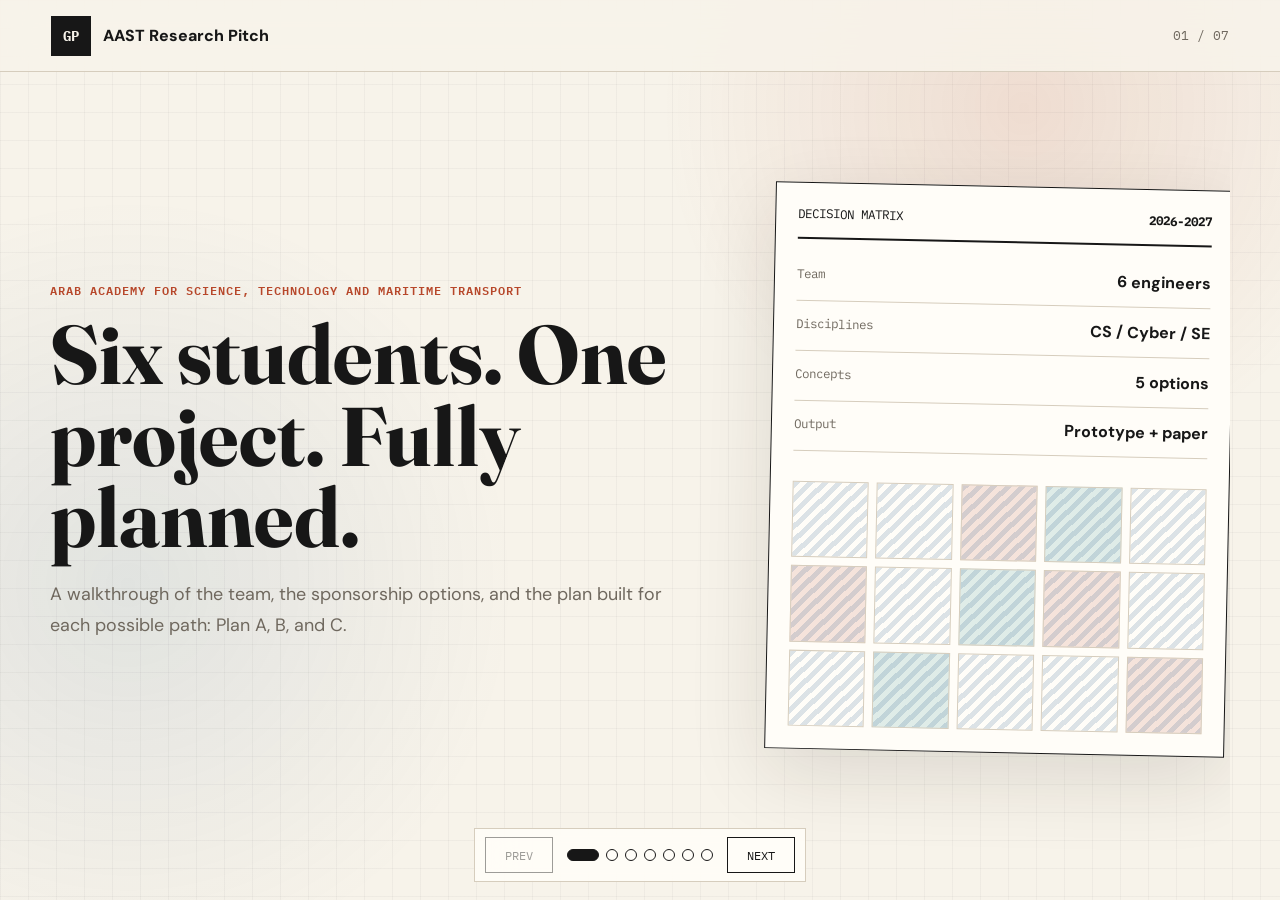
==== commit 14a1e100: "Remove ideas slide from main deck" ====
--- a/index.html
+++ b/index.html
@@ -21,7 +21,7 @@
       <span class="brand-mark">GP</span>
       <span>AAST Research Pitch</span>
     </a>
-    <div class="deck-counter" aria-live="polite"><span id="slide-current">01</span> / <span id="slide-total">08</span></div>
+    <div class="deck-counter" aria-live="polite"><span id="slide-current">01</span> / <span id="slide-total">07</span></div>
   </header>
 
   <main class="deck" id="deck" aria-live="polite">
@@ -180,55 +180,6 @@
       </div>
     </section>
 
-    <section class="slide ideas-slide" data-title="Ideas">
-      <div class="slide-copy wide">
-        <p class="kicker">07 - Project Ideas</p>
-        <h2>Five concepts. Any one is buildable.</h2>
-        <p class="hero-lede">These are the five directions we can take without changing the structure of the project.</p>
-      </div>
-      <div class="ideas-list deck-ideas">
-        <a class="idea-row" href="idea-1.html">
-          <div>
-            <span>Enterprise AI</span>
-            <h3>Local AI Agent for SMBs</h3>
-            <p>Private on-premise assistant for small businesses that need automation without sending data off-site.</p>
-          </div>
-          <div class="idea-row-meta">Open brief</div>
-        </a>
-        <a class="idea-row warm" href="idea-2.html">
-          <div>
-            <span>Education RAG</span>
-            <h3>University RAG Chatbot</h3>
-            <p>Campus knowledge assistant grounded in policies, catalogs, and academic documents.</p>
-          </div>
-          <div class="idea-row-meta">Open brief</div>
-        </a>
-        <a class="idea-row blue" href="idea-4.html">
-          <div>
-            <span>Medical Vision</span>
-            <h3>AI Immune System</h3>
-            <p>Computer vision assistant for anomaly detection in blood cell imagery.</p>
-          </div>
-          <div class="idea-row-meta">Open brief</div>
-        </a>
-        <a class="idea-row green" href="idea-3.html">
-          <div>
-            <span>Accessibility Hardware</span>
-            <h3>Sign Language Glove</h3>
-            <p>Sensor-based glove translating sign gestures into text and speech in real time.</p>
-          </div>
-          <div class="idea-row-meta">Open brief</div>
-        </a>
-        <a class="idea-row violet" href="idea-5.html">
-          <div>
-            <span>EdTech Platform</span>
-            <h3>StudyX</h3>
-            <p>Student study workspace that turns notes, PDFs, and recordings into practice material.</p>
-          </div>
-          <div class="idea-row-meta">Open brief</div>
-        </a>
-      </div>
-    </section>
   </main>
 
   <nav class="deck-controls" aria-label="Slide controls">
